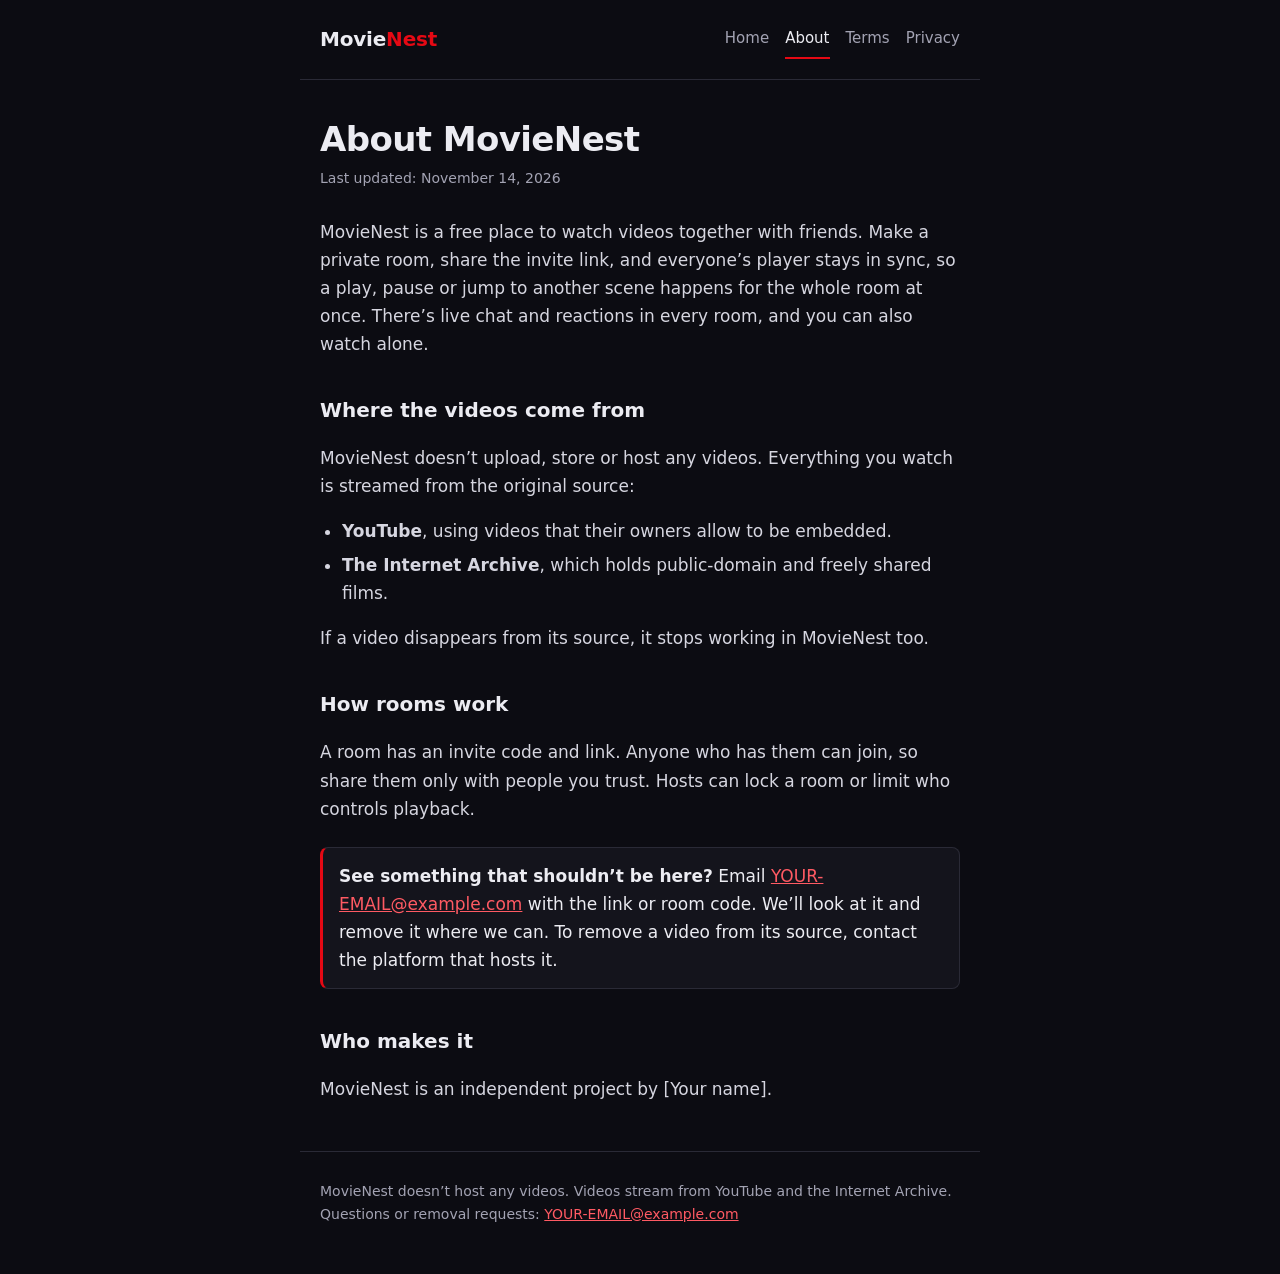
==== public/about.html @ 087f6593 "Add files via upload" ====
<!doctype html>
<html lang="en">
<head>
<meta charset="utf-8">
<meta name="viewport" content="width=device-width, initial-scale=1">
<title>About MovieNest · MovieNest</title>
<meta name="description" content="MovieNest is a free place to watch videos together with friends in private, synced rooms.">
<meta name="theme-color" content="#0c0c12">
<link rel="icon" href="/icon-192.png">
<style>
:root{--bg:#0c0c12;--panel:#14141c;--line:#2a2a36;--text:#ececf2;--muted:#a3a3b3;--red:#e50914;--link:#ff5a63}
*{box-sizing:border-box}
html{-webkit-text-size-adjust:100%}
body{margin:0;background:var(--bg);color:var(--text);font:17px/1.65 system-ui,-apple-system,"Segoe UI",Roboto,sans-serif}
header,main,footer{max-width:680px;margin:0 auto;padding:0 20px}
header{display:flex;align-items:center;justify-content:space-between;padding-top:20px;padding-bottom:20px;border-bottom:1px solid var(--line)}
.brand{font-weight:800;font-size:20px;color:var(--text);text-decoration:none;letter-spacing:-.2px}
.brand span{color:var(--red)}
nav{display:flex;gap:16px;flex-wrap:wrap}
nav a{color:var(--muted);text-decoration:none;font-size:15px;padding:6px 0}
nav a[aria-current="page"]{color:var(--text);border-bottom:2px solid var(--red)}
a{color:var(--link)}
a:focus-visible{outline:2px solid var(--link);outline-offset:3px;border-radius:2px}
h1{font-size:34px;line-height:1.15;margin:40px 0 8px;letter-spacing:-.6px}
h2{font-size:20px;margin:36px 0 6px}
p,li{color:#d6d6e0}
.updated{color:var(--muted);font-size:14px;margin:0 0 28px}
.note{background:var(--panel);border:1px solid var(--line);border-left:3px solid var(--red);padding:14px 16px;border-radius:8px;margin:24px 0}
ul{padding-left:22px}
li{margin:6px 0}
footer{padding-top:28px;padding-bottom:48px;margin-top:48px;border-top:1px solid var(--line);color:var(--muted);font-size:14px}
</style>
</head>
<body>
<header>
<a class="brand" href="/">Movie<span>Nest</span></a>
<nav aria-label="Pages"><a href="/">Home</a><a href="/about.html" aria-current="page">About</a><a href="/terms.html">Terms</a><a href="/privacy.html">Privacy</a></nav>
</header>
<main>
<h1>About MovieNest</h1>
<p class="updated">Last updated: November 14, 2026</p>

<p>MovieNest is a free place to watch videos together with friends. Make a private room, share the invite link, and everyone’s player stays in sync, so a play, pause or jump to another scene happens for the whole room at once. There’s live chat and reactions in every room, and you can also watch alone.</p>

<h2>Where the videos come from</h2>
<p>MovieNest doesn’t upload, store or host any videos. Everything you watch is streamed from the original source:</p>
<ul>
<li><strong>YouTube</strong>, using videos that their owners allow to be embedded.</li>
<li><strong>The Internet Archive</strong>, which holds public-domain and freely shared films.</li>
</ul>
<p>If a video disappears from its source, it stops working in MovieNest too.</p>

<h2>How rooms work</h2>
<p>A room has an invite code and link. Anyone who has them can join, so share them only with people you trust. Hosts can lock a room or limit who controls playback.</p>

<div class="note"><strong>See something that shouldn’t be here?</strong> Email <a href="mailto:YOUR-EMAIL@example.com">YOUR-EMAIL@example.com</a> with the link or room code. We’ll look at it and remove it where we can. To remove a video from its source, contact the platform that hosts it.</div>

<h2>Who makes it</h2>
<p>MovieNest is an independent project by [Your name].</p>

</main>
<footer>
MovieNest doesn’t host any videos. Videos stream from YouTube and the Internet Archive.<br>
Questions or removal requests: <a href="mailto:YOUR-EMAIL@example.com">YOUR-EMAIL@example.com</a>
</footer>
</body>
</html>
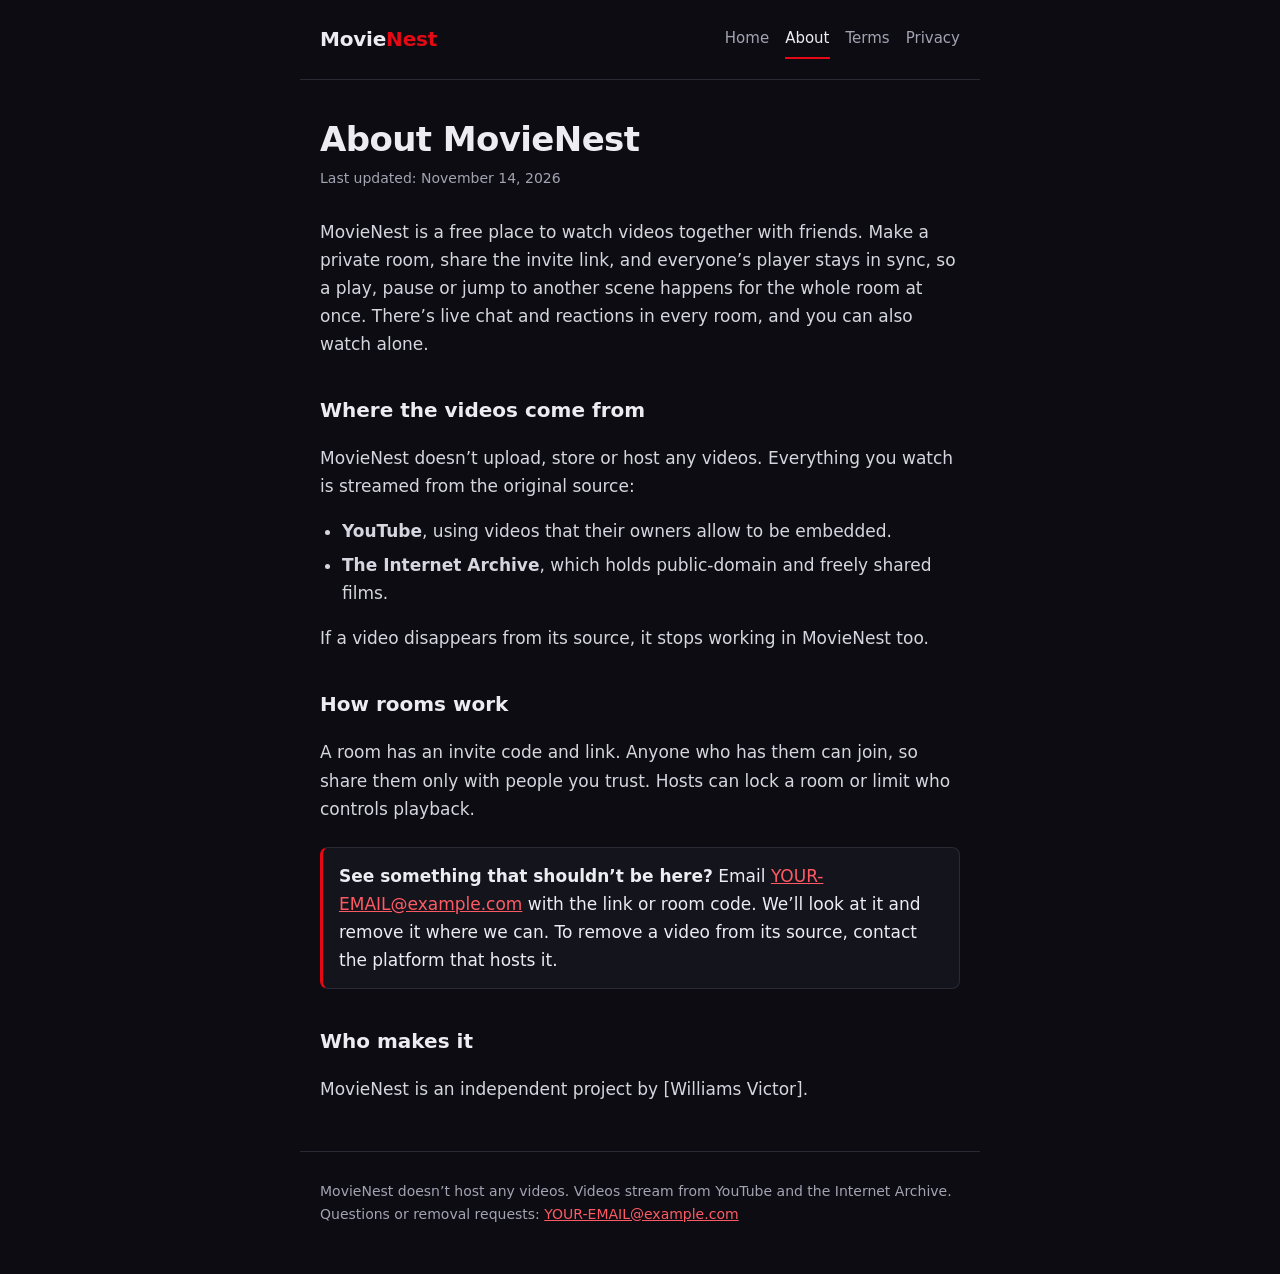
==== commit a92dde2f: "Update about.html" ====
--- a/public/about.html
+++ b/public/about.html
@@ -56,7 +56,7 @@
 <div class="note"><strong>See something that shouldn’t be here?</strong> Email <a href="mailto:YOUR-EMAIL@example.com">YOUR-EMAIL@example.com</a> with the link or room code. We’ll look at it and remove it where we can. To remove a video from its source, contact the platform that hosts it.</div>
 
 <h2>Who makes it</h2>
-<p>MovieNest is an independent project by [Your name].</p>
+<p>MovieNest is an independent project by [Williams Victor].</p>
 
 </main>
 <footer>
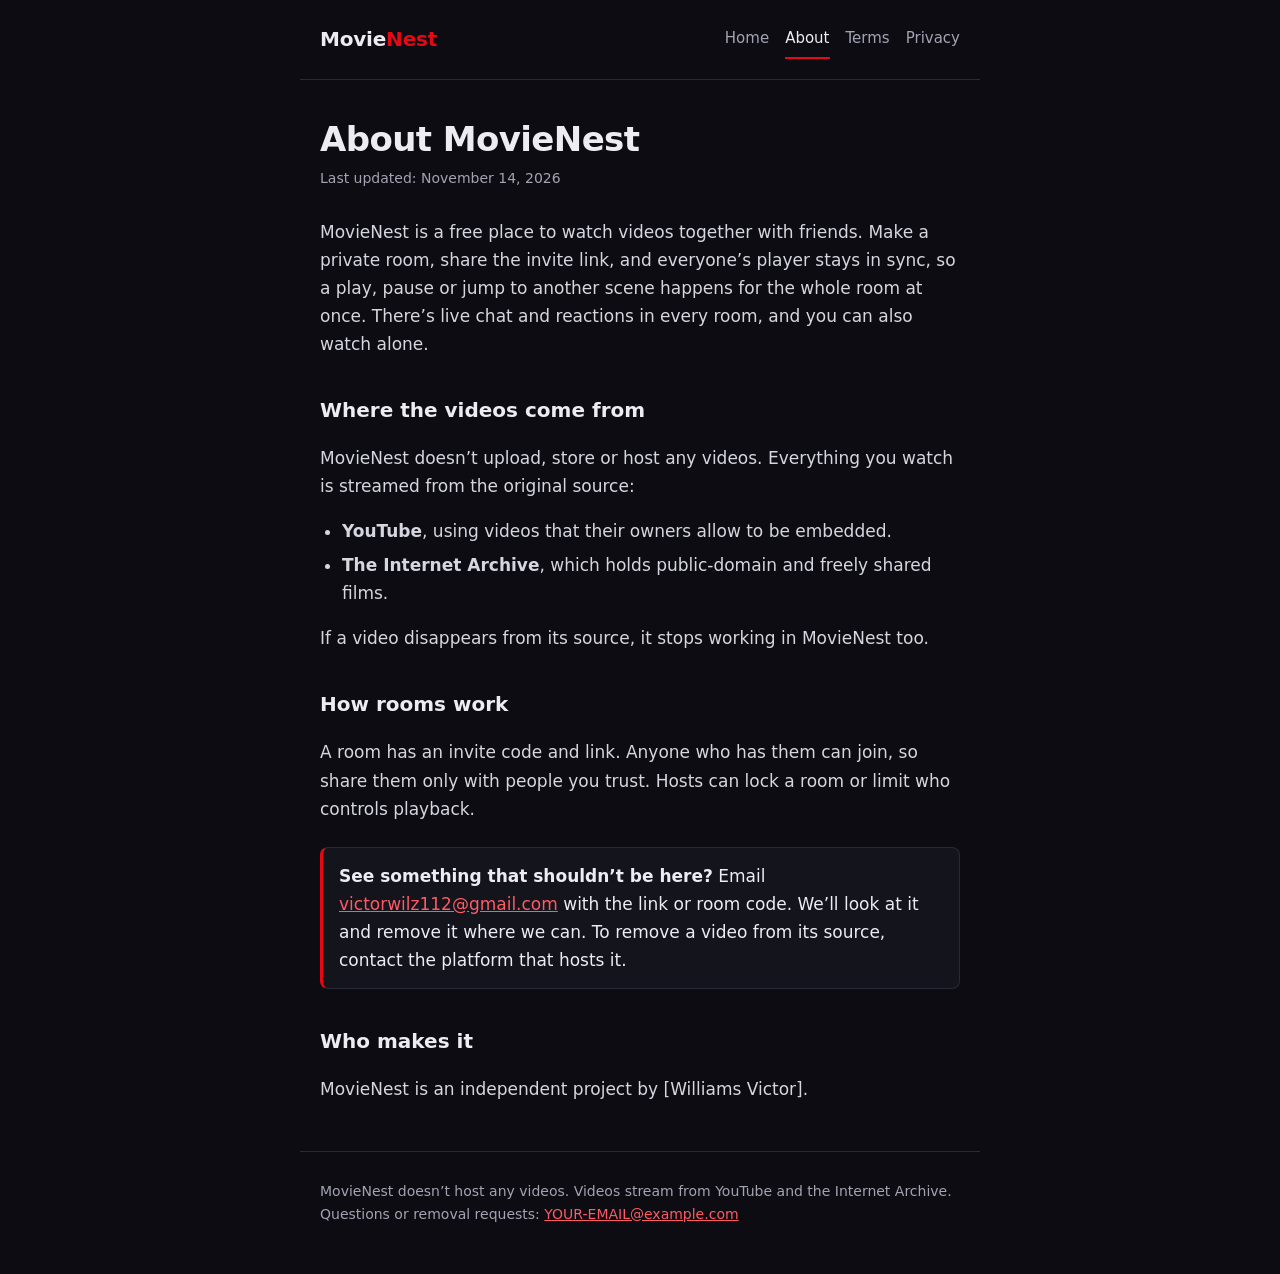
==== commit 8db91f53: "Update about.html" ====
--- a/public/about.html
+++ b/public/about.html
@@ -53,7 +53,7 @@
 <h2>How rooms work</h2>
 <p>A room has an invite code and link. Anyone who has them can join, so share them only with people you trust. Hosts can lock a room or limit who controls playback.</p>
 
-<div class="note"><strong>See something that shouldn’t be here?</strong> Email <a href="mailto:YOUR-EMAIL@example.com">YOUR-EMAIL@example.com</a> with the link or room code. We’ll look at it and remove it where we can. To remove a video from its source, contact the platform that hosts it.</div>
+<div class="note"><strong>See something that shouldn’t be here?</strong> Email <a href="mailto:victorwilz112@gmail.com">victorwilz112@gmail.com</a> with the link or room code. We’ll look at it and remove it where we can. To remove a video from its source, contact the platform that hosts it.</div>
 
 <h2>Who makes it</h2>
 <p>MovieNest is an independent project by [Williams Victor].</p>
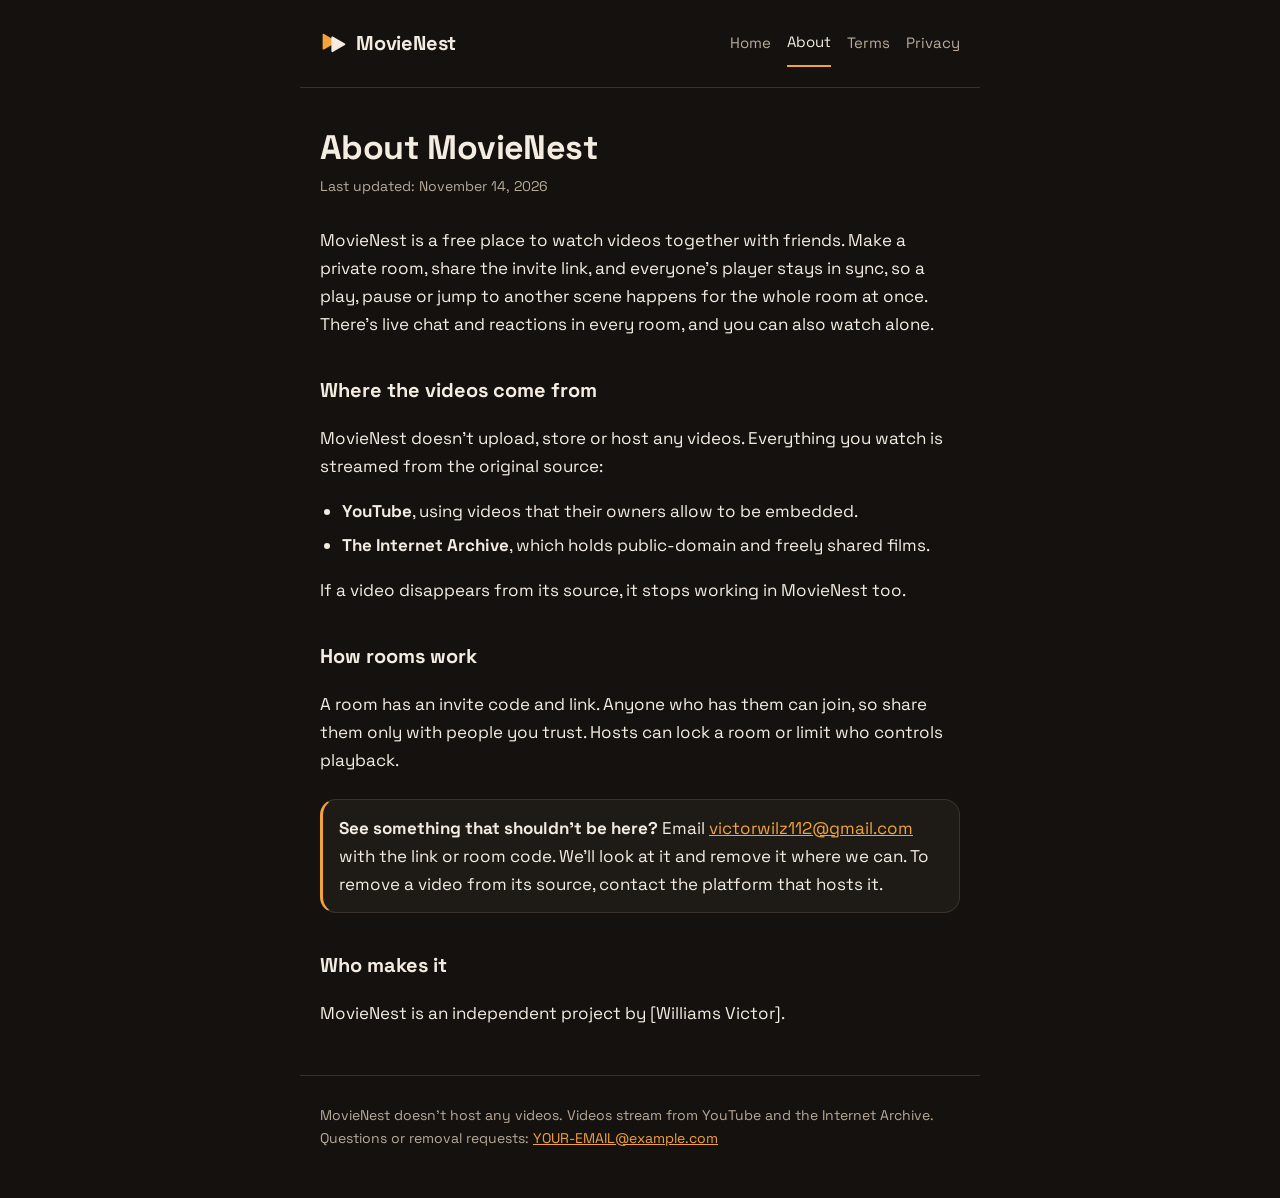
==== commit 74bedc5a: "style: update visual branding and typography Switched to Space Grotesk font and updated the color pa" ====
--- a/public/about.html
+++ b/public/about.html
@@ -5,27 +5,29 @@
 <meta name="viewport" content="width=device-width, initial-scale=1">
 <title>About MovieNest · MovieNest</title>
 <meta name="description" content="MovieNest is a free place to watch videos together with friends in private, synced rooms.">
-<meta name="theme-color" content="#0c0c12">
+<meta name="theme-color" content="#14110f">
 <link rel="icon" href="/icon-192.png">
+<link rel="preconnect" href="https://fonts.googleapis.com">
+<link rel="preconnect" href="https://fonts.gstatic.com" crossorigin>
+<link href="https://fonts.googleapis.com/css2?family=Space+Grotesk:wght@400;500;700&display=swap" rel="stylesheet">
 <style>
-:root{--bg:#0c0c12;--panel:#14141c;--line:#2a2a36;--text:#ececf2;--muted:#a3a3b3;--red:#e50914;--link:#ff5a63}
+:root{--bg:#14110f;--panel:#1e1a16;--line:#3a322a;--text:#f4ece1;--muted:#b9aa98;--accent:#f2a33a;--link:#f2a33a}
 *{box-sizing:border-box}
 html{-webkit-text-size-adjust:100%}
-body{margin:0;background:var(--bg);color:var(--text);font:17px/1.65 system-ui,-apple-system,"Segoe UI",Roboto,sans-serif}
+body{margin:0;background:var(--bg);color:var(--text);font:400 17px/1.65 "Space Grotesk",system-ui,-apple-system,sans-serif}
 header,main,footer{max-width:680px;margin:0 auto;padding:0 20px}
-header{display:flex;align-items:center;justify-content:space-between;padding-top:20px;padding-bottom:20px;border-bottom:1px solid var(--line)}
-.brand{font-weight:800;font-size:20px;color:var(--text);text-decoration:none;letter-spacing:-.2px}
-.brand span{color:var(--red)}
+header{display:flex;align-items:center;justify-content:space-between;gap:12px;padding-top:20px;padding-bottom:20px;border-bottom:1px solid var(--line)}
+.brand{display:inline-flex;align-items:center;gap:8px;font-weight:700;font-size:20px;color:var(--text);text-decoration:none;letter-spacing:-.2px}
 nav{display:flex;gap:16px;flex-wrap:wrap}
-nav a{color:var(--muted);text-decoration:none;font-size:15px;padding:6px 0}
-nav a[aria-current="page"]{color:var(--text);border-bottom:2px solid var(--red)}
+nav a{color:var(--muted);text-decoration:none;font-size:15px;padding:10px 0;min-height:44px;display:inline-flex;align-items:center}
+nav a[aria-current="page"]{color:var(--text);border-bottom:2px solid var(--accent)}
 a{color:var(--link)}
-a:focus-visible{outline:2px solid var(--link);outline-offset:3px;border-radius:2px}
-h1{font-size:34px;line-height:1.15;margin:40px 0 8px;letter-spacing:-.6px}
-h2{font-size:20px;margin:36px 0 6px}
-p,li{color:#d6d6e0}
+a:focus-visible{outline:2px solid var(--accent);outline-offset:3px;border-radius:4px}
+h1{font-size:34px;line-height:1.15;margin:40px 0 8px;letter-spacing:-.6px;font-weight:700}
+h2{font-size:20px;margin:36px 0 6px;font-weight:700}
+p,li{color:var(--text)}
 .updated{color:var(--muted);font-size:14px;margin:0 0 28px}
-.note{background:var(--panel);border:1px solid var(--line);border-left:3px solid var(--red);padding:14px 16px;border-radius:8px;margin:24px 0}
+.note{background:var(--panel);border:1px solid var(--line);border-left:3px solid var(--accent);padding:14px 16px;border-radius:16px;margin:24px 0}
 ul{padding-left:22px}
 li{margin:6px 0}
 footer{padding-top:28px;padding-bottom:48px;margin-top:48px;border-top:1px solid var(--line);color:var(--muted);font-size:14px}
@@ -33,7 +35,10 @@
 </head>
 <body>
 <header>
-<a class="brand" href="/">Movie<span>Nest</span></a>
+<a class="brand" href="/">
+<svg width="28" height="22" viewBox="0 0 32 24" fill="none" xmlns="http://www.w3.org/2000/svg" aria-hidden="true"><path d="M3 2.5C3 1.7 3.9 1.2 4.6 1.6L18.4 9.6C19.1 10 19.1 11 18.4 11.4L4.6 19.4C3.9 19.8 3 19.3 3 18.5V2.5Z" fill="#f2a33a"/><path d="M13 5.5C13 4.7 13.9 4.2 14.6 4.6L28.4 12.6C29.1 13 29.1 14 28.4 14.4L14.6 22.4C13.9 22.8 13 22.3 13 21.5V5.5Z" fill="#f4ece1"/></svg>
+<span>MovieNest</span>
+</a>
 <nav aria-label="Pages"><a href="/">Home</a><a href="/about.html" aria-current="page">About</a><a href="/terms.html">Terms</a><a href="/privacy.html">Privacy</a></nav>
 </header>
 <main>
